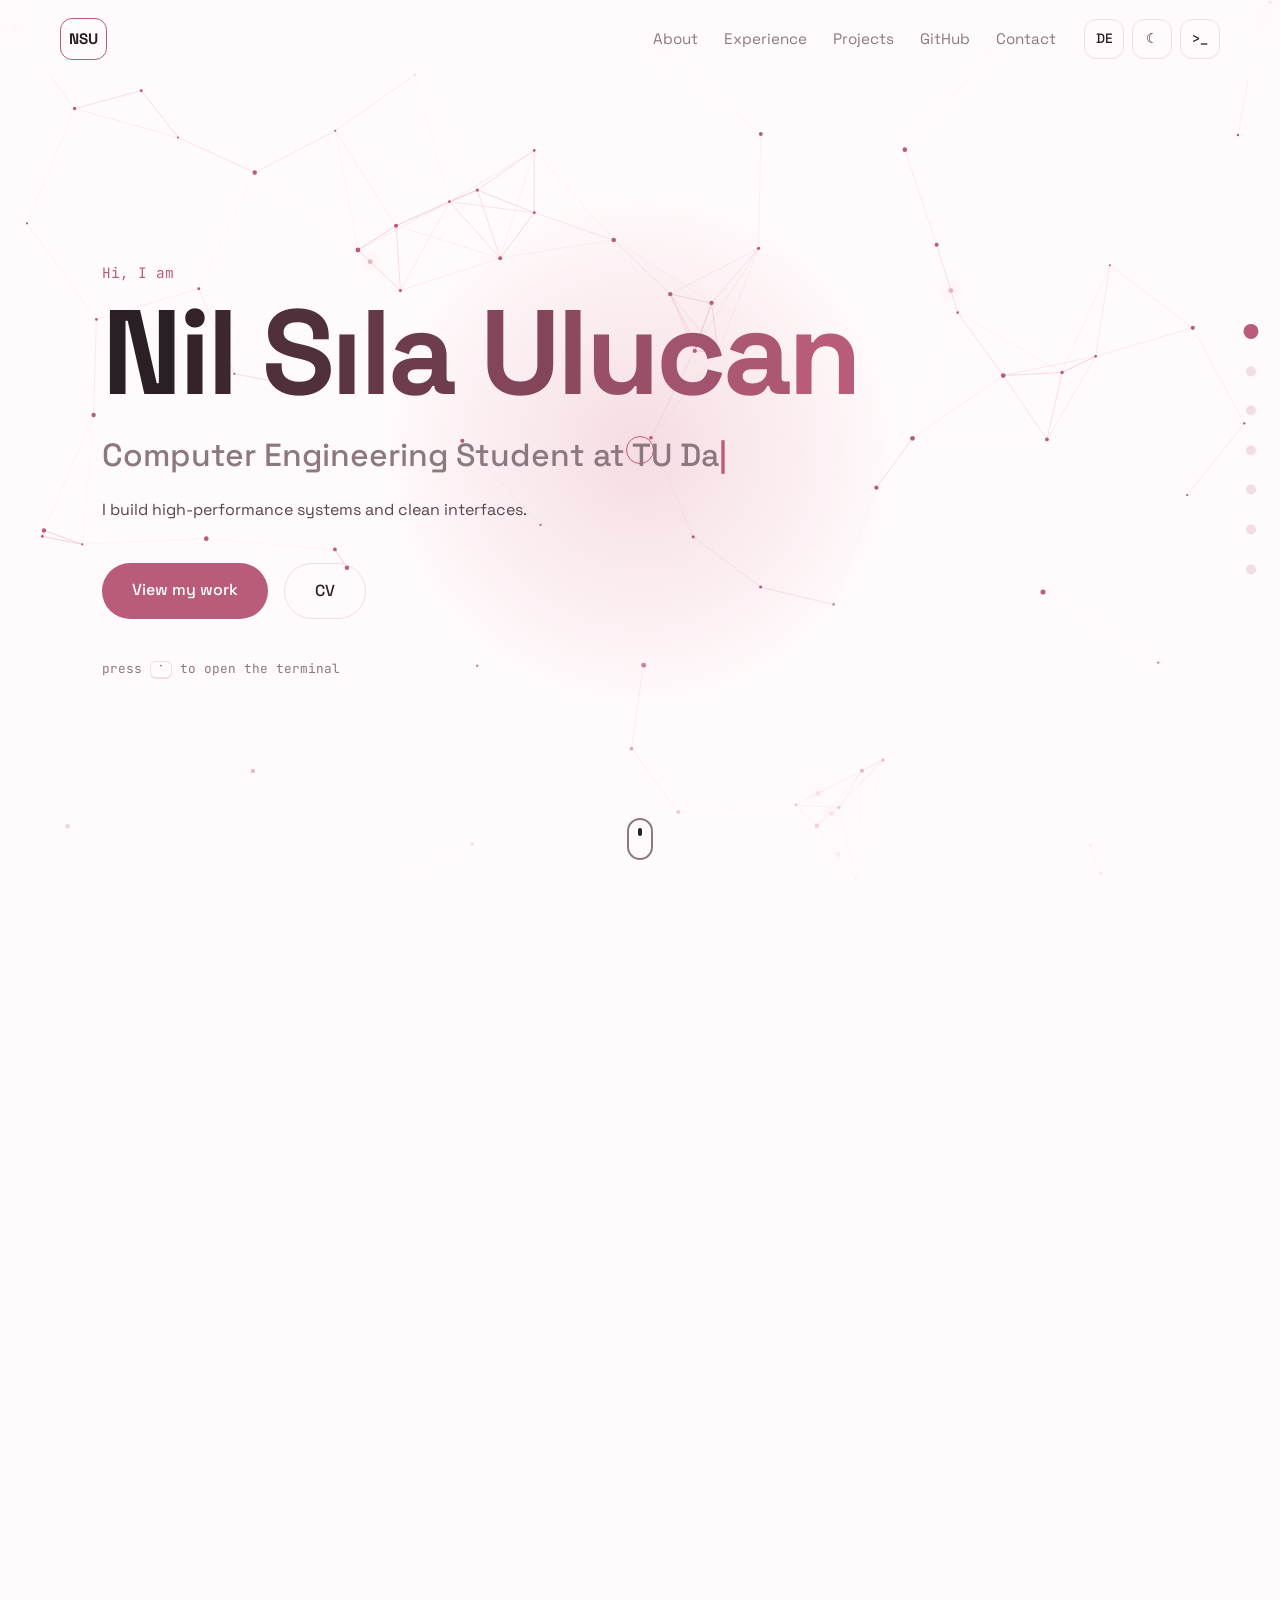
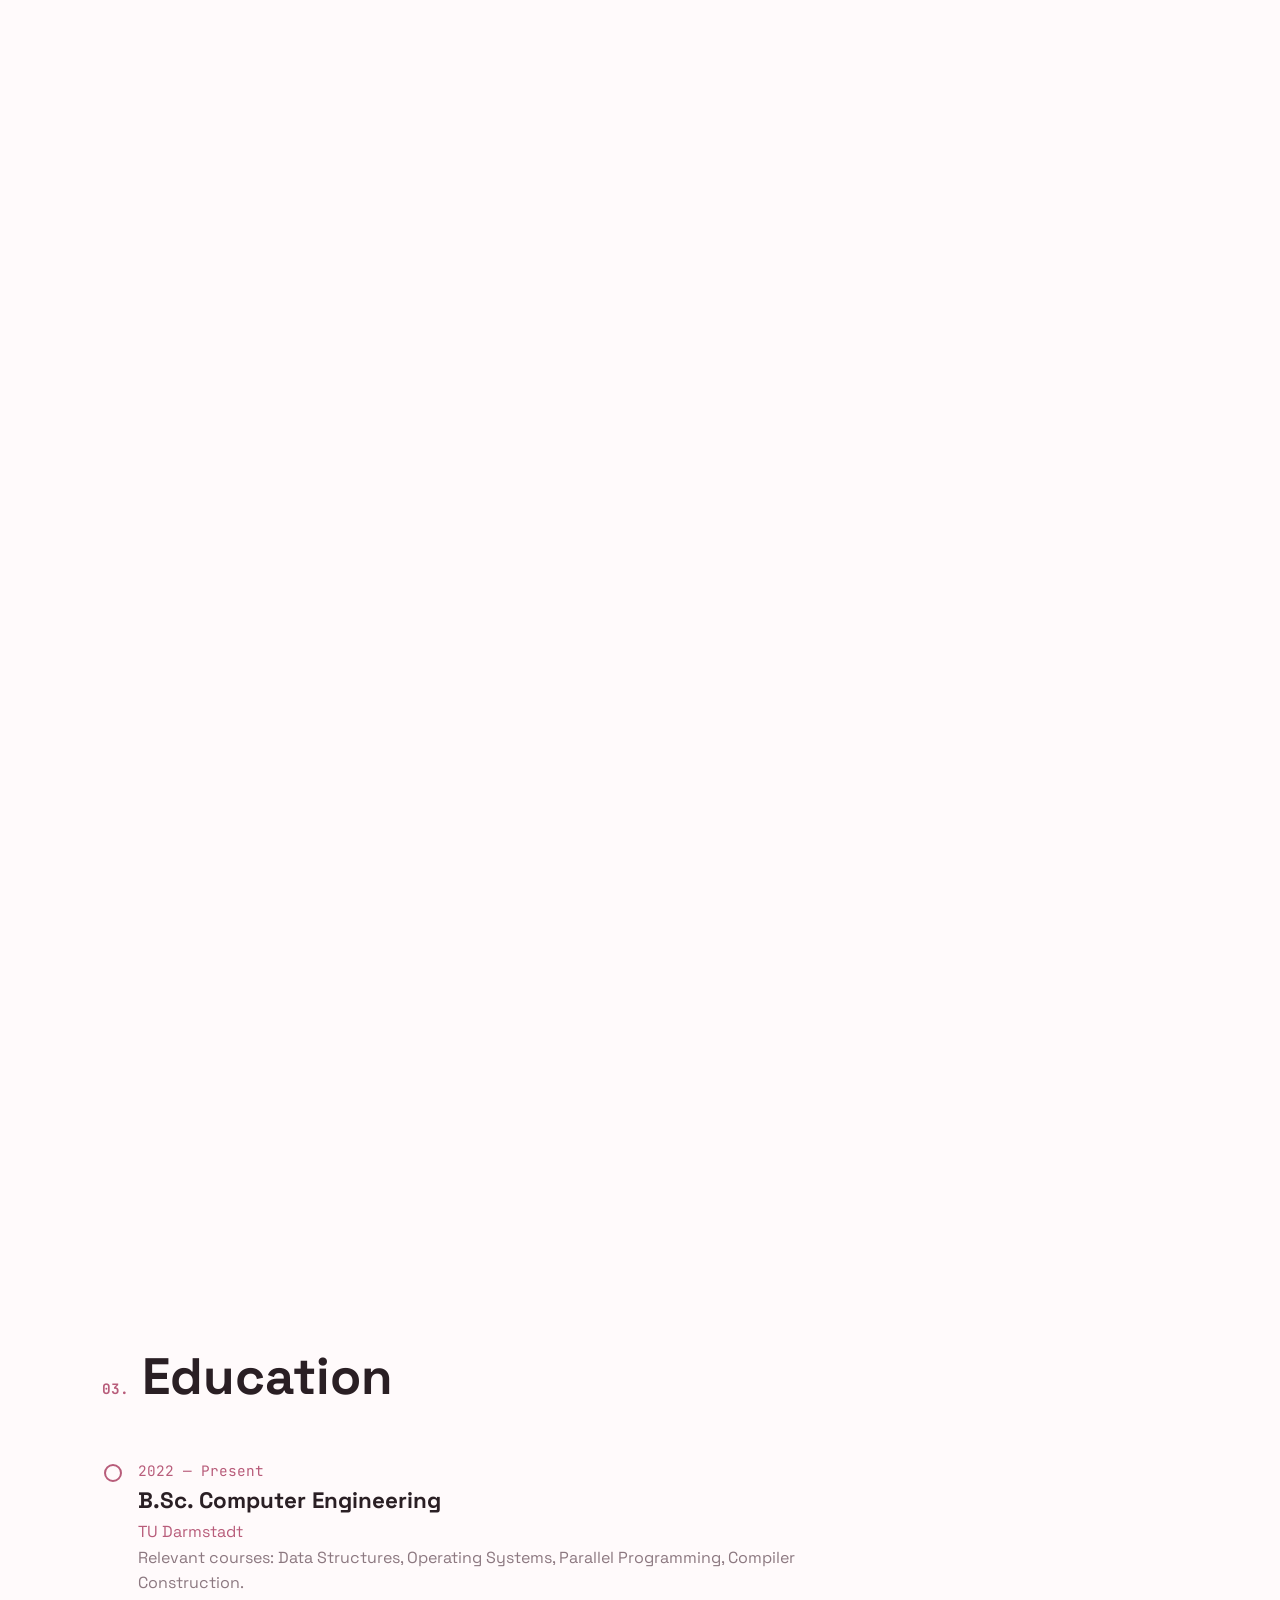
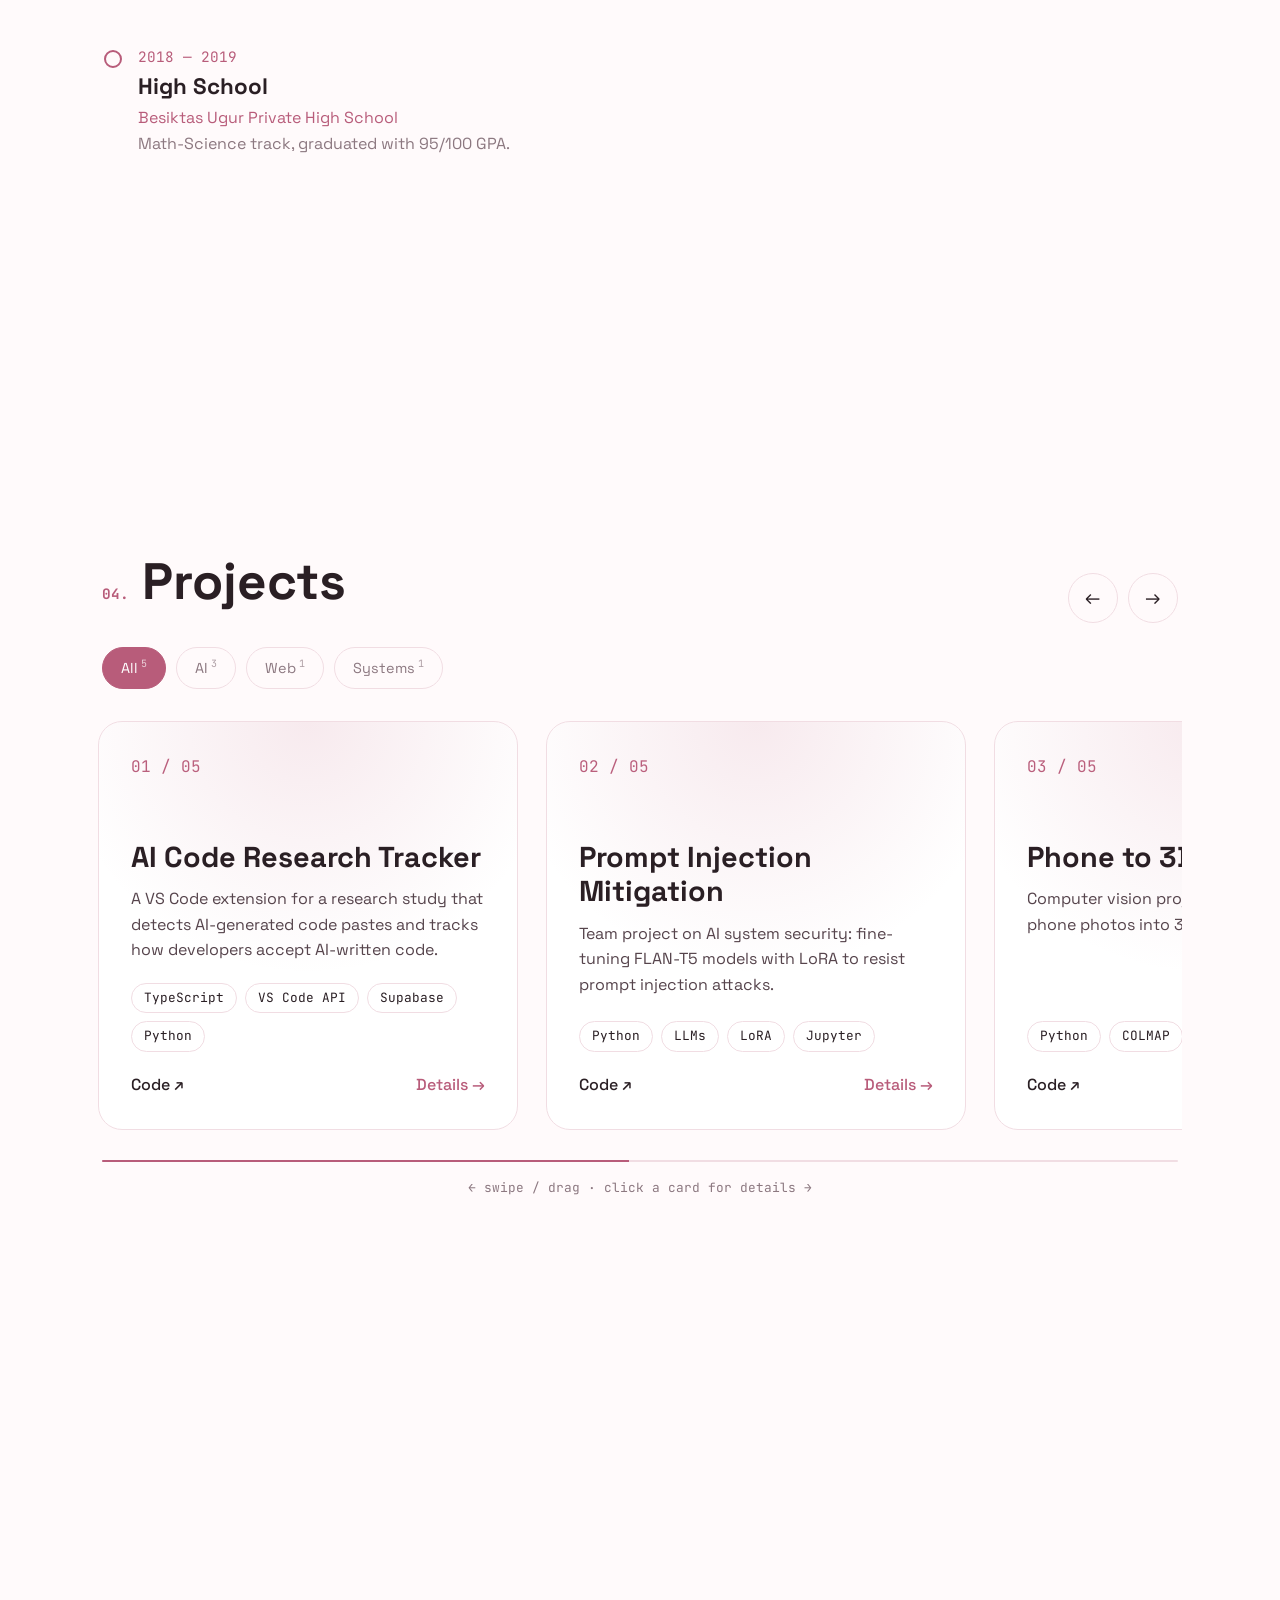
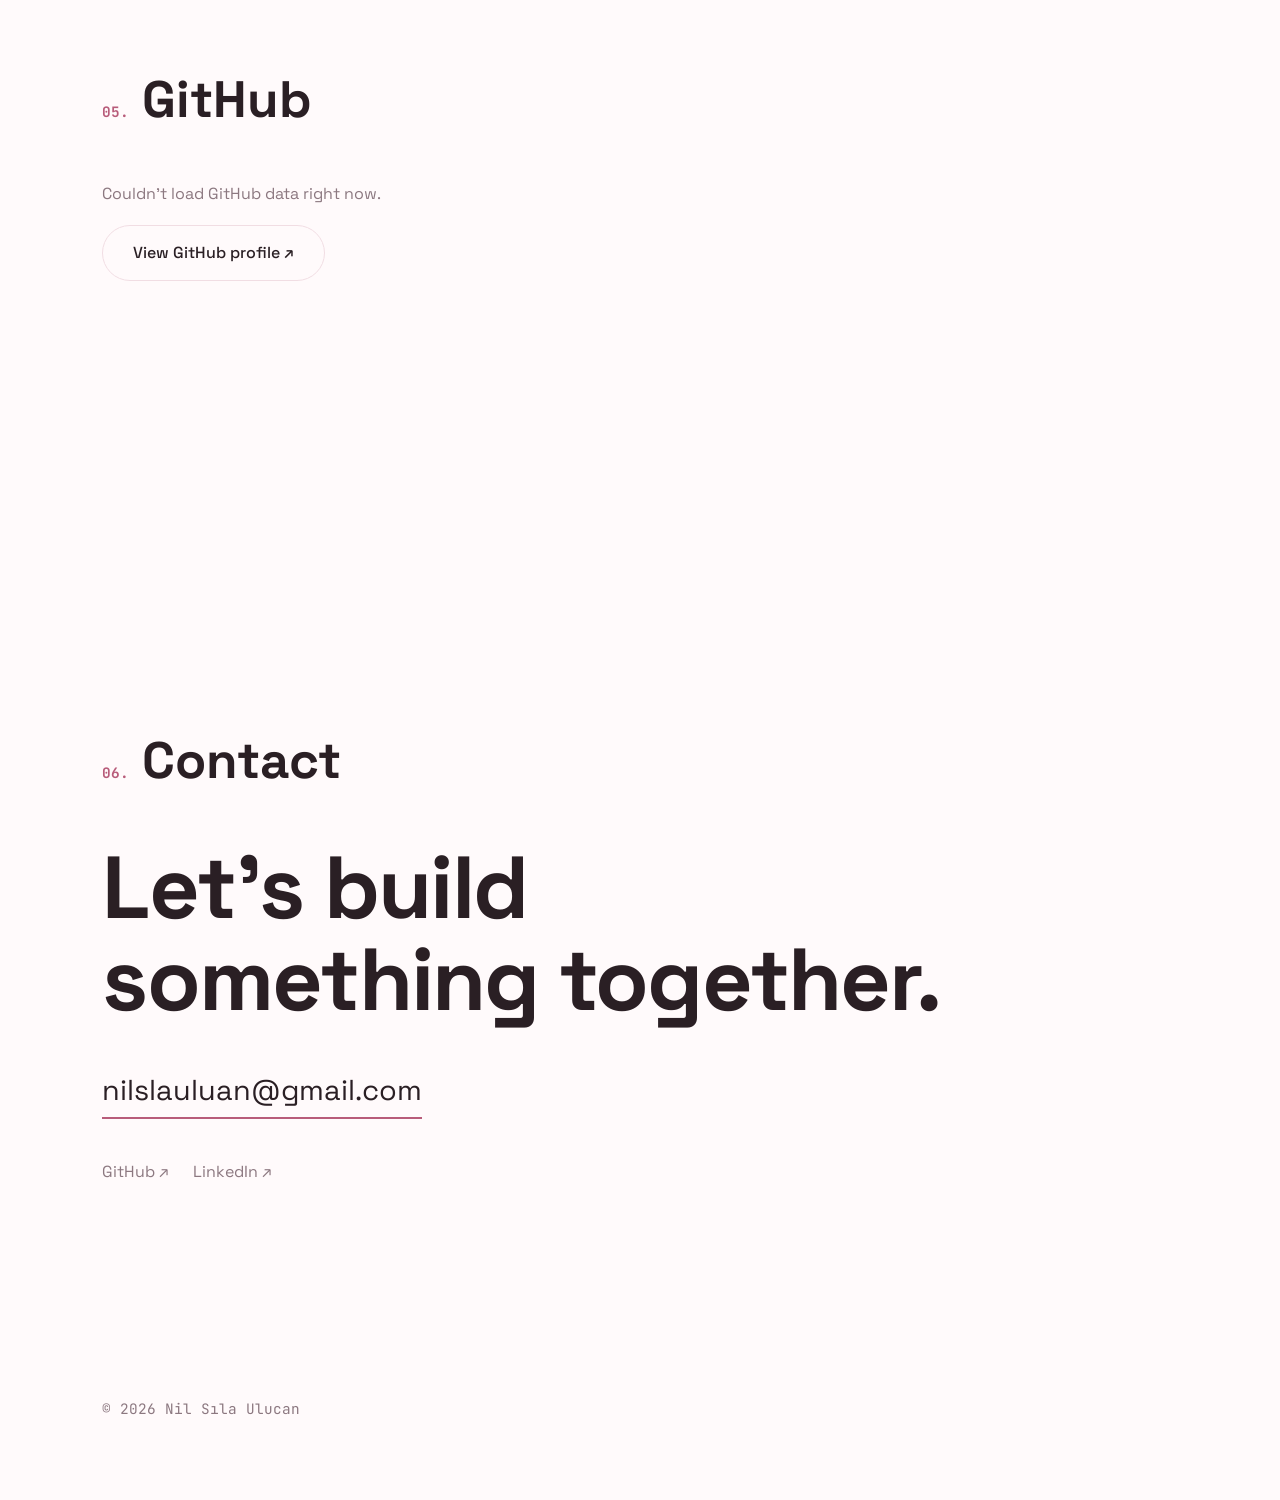
==== index.html @ 894b876d "Initial portfolio site" ====
<!doctype html>
<html lang="en">
<head>
  <meta charset="utf-8" />
  <meta name="viewport" content="width=device-width, initial-scale=1" />
  <title>Portfolio</title>
  <meta name="description" content="Portfolio of a computer engineering student and developer" />
  <script>
    // tema, sayfa çizilmeden önce ayarlansın (yanıp sönme olmasın)
    (function () {
      var t = null;
      try { t = localStorage.getItem("theme"); } catch (e) {}
      if (t !== "light" && t !== "dark") t = matchMedia("(prefers-color-scheme: light)").matches ? "light" : "dark";
      document.documentElement.dataset.theme = t;
    })();
  </script>
  <link rel="preconnect" href="https://fonts.googleapis.com" />
  <link rel="preconnect" href="https://fonts.gstatic.com" crossorigin />
  <link href="https://fonts.googleapis.com/css2?family=Space+Grotesk:wght@400;500;700&family=JetBrains+Mono:wght@400;500&display=swap" rel="stylesheet" />
  <link rel="stylesheet" href="style.css" />
</head>
<body>
  <div class="intro" aria-hidden="true">
    <div class="intro-name"></div>
    <div class="intro-bar"><span></span></div>
  </div>

  <div class="progress" aria-hidden="true"></div>
  <div class="cursor" aria-hidden="true"></div>
  <div class="glow" aria-hidden="true"></div>

  <header class="nav">
    <a href="#hero" class="logo" data-initials></a>
    <nav class="nav-links">
      <a href="#about" data-i18n="nav_about"></a>
      <a href="#experience" data-i18n="nav_experience"></a>
      <a href="#projects" data-i18n="nav_projects"></a>
      <a href="#github" data-i18n="nav_github"></a>
      <a href="#contact" data-i18n="nav_contact"></a>
    </nav>
    <div class="nav-tools">
      <button class="tool" data-action="lang" data-i18n-aria="lang"></button>
      <button class="tool" data-action="theme" data-i18n-aria="theme">
        <span class="i-sun">☀</span><span class="i-moon">☾</span>
      </button>
      <button class="tool mono" data-action="terminal" data-i18n-aria="terminal">&gt;_</button>
    </div>
  </header>

  <ul class="dots"></ul>

  <main>
    <section id="hero" class="section hero">
      <canvas class="net" aria-hidden="true"></canvas>
      <p class="mono reveal" data-i18n="hero_hi"></p>
      <h1 class="hero-name reveal"></h1>
      <h2 class="hero-role reveal"><span class="typed"></span><span class="caret">|</span></h2>
      <p class="hero-tagline reveal" data-tagline></p>
      <div class="hero-cta reveal">
        <a href="#projects" class="btn magnetic" data-i18n="hero_cta"></a>
        <a href="#" class="btn ghost magnetic" data-cv data-i18n="hero_cv"></a>
      </div>
      <p class="term-hint mono reveal" data-i18n="term_hint"></p>
      <a href="#about" class="scroll-hint" data-i18n-aria="scroll"><span></span></a>
    </section>

    <section id="about" class="section">
      <h2 class="title reveal"><span class="mono num"></span> <span data-i18n="title_about"></span></h2>
      <div class="about-grid">
        <p class="about-text reveal" data-about></p>
        <div class="stats"></div>
      </div>
      <div class="marquee reveal"><div class="marquee-track"></div></div>
    </section>

    <section id="experience" class="section">
      <h2 class="title reveal"><span class="mono num"></span> <span data-i18n="title_experience"></span></h2>
      <ol class="timeline" data-list="experience"></ol>
    </section>

    <section id="education" class="section">
      <h2 class="title reveal"><span class="mono num"></span> <span data-i18n="title_education"></span></h2>
      <ol class="timeline" data-list="education"></ol>
    </section>

    <section id="projects" class="section">
      <div class="projects-head">
        <h2 class="title reveal"><span class="mono num"></span> <span data-i18n="title_projects"></span></h2>
        <div class="carousel-controls">
          <button class="arrow prev" data-i18n-aria="prev">←</button>
          <button class="arrow next" data-i18n-aria="next">→</button>
        </div>
      </div>
      <div class="filters reveal" role="group"></div>
      <div class="carousel" tabindex="0"></div>
      <div class="carousel-bar"><span></span></div>
      <p class="mono hint" data-i18n="hint_swipe"></p>
    </section>

    <section id="github" class="section">
      <h2 class="title reveal"><span class="mono num"></span> <span data-i18n="title_github"></span></h2>
      <div class="gh"></div>
    </section>

    <section id="contact" class="section contact">
      <h2 class="title reveal"><span class="mono num"></span> <span data-i18n="title_contact"></span></h2>
      <p class="big reveal" data-i18n="contact_big"></p>
      <button class="email reveal magnetic" data-email></button>
      <div class="socials reveal"></div>
      <footer class="mono">© <span data-year></span> <span data-name></span></footer>
    </section>
  </main>

  <div class="modal" hidden>
    <div class="modal-backdrop" data-close></div>
    <aside class="panel" role="dialog" aria-modal="true" aria-labelledby="panel-title">
      <div class="panel-grab" aria-hidden="true"></div>
      <div class="panel-top">
        <button class="panel-btn" data-panel="prev" data-i18n-aria="prev">←</button>
        <button class="panel-btn" data-panel="next" data-i18n-aria="next">→</button>
        <button class="panel-btn" data-close data-i18n-aria="close">✕</button>
      </div>
      <div class="panel-body"></div>
    </aside>
  </div>

  <div class="terminal" hidden>
    <div class="term-backdrop" data-term-close></div>
    <div class="term-window" role="dialog" aria-modal="true" aria-label="Terminal">
      <div class="term-bar">
        <button class="d r" data-term-close aria-label="Close"></button><span class="d y"></span><span class="d g"></span>
        <span class="term-title"></span>
      </div>
      <div class="term-out" aria-live="polite"></div>
      <form class="term-line">
        <label class="prompt" for="term-input"></label>
        <input id="term-input" autocomplete="off" spellcheck="false" autocapitalize="off" />
      </form>
    </div>
  </div>

  <div class="toast" role="status"></div>

  <script src="data.js"></script>
  <script src="i18n.js"></script>
  <script src="main.js"></script>
</body>
</html>
---- style.css ----
/* ---------- renkler: koyu = siyah + mor, açık = beyaz + toz pembe ---------- */
:root {
  --bg: #0b0b10;
  --bg-2: #13131b;
  --fg: #ececf1;
  --fg-2: #c3c3d0;
  --muted: #8a8a9a;
  --accent: #7c5cff;
  --accent-2: #b39dff;
  --accent-ink: #ffffff;
  --line: #24242f;
  --nav-bg: rgba(11, 11, 16, .6);
  --glow: rgba(124, 92, 255, .18);
  --net-line: #4a3f8a;
  --card-wash: .35;
  --radius: 18px;
  --ease: cubic-bezier(.2, .8, .2, 1);
  color-scheme: dark;
}

:root[data-theme="light"] {
  --bg: #fffafb;
  --bg-2: #ffffff;
  --fg: #2a1f24;
  --fg-2: #56444c;
  --muted: #8c7880;
  --accent: #b85c7a;
  --accent-2: #e3a6b6;
  --accent-ink: #ffffff;
  --line: #f1dde3;
  --nav-bg: rgba(255, 250, 251, .75);
  --glow: rgba(227, 166, 182, .35);
  --net-line: #eec3cf;
  --card-wash: .18;
  color-scheme: light;
}

* { box-sizing: border-box; margin: 0; padding: 0; }

html {
  scroll-behavior: smooth;
  scroll-snap-type: y proximity;
}

body {
  background: var(--bg);
  color: var(--fg);
  font-family: "Space Grotesk", system-ui, sans-serif;
  line-height: 1.6;
  overflow-x: hidden;
  transition: background .4s, color .4s;
}
body.locked { overflow: hidden; }

a { color: inherit; text-decoration: none; }
button { font: inherit; color: inherit; background: none; border: 0; cursor: pointer; }
[hidden] { display: none !important; }
.mono { font-family: "JetBrains Mono", monospace; color: var(--accent); font-size: .9rem; }
kbd {
  font-family: "JetBrains Mono", monospace; font-size: .8em; padding: 1px 7px;
  border: 1px solid var(--line); border-bottom-width: 2px; border-radius: 6px; color: var(--fg);
}
:focus-visible { outline: 2px solid var(--accent); outline-offset: 3px; border-radius: 6px; }

/* ---------- açılış animasyonu ---------- */
.intro {
  position: fixed; inset: 0; z-index: 500; background: var(--bg);
  display: flex; flex-direction: column; align-items: center; justify-content: center; gap: 28px;
  transition: transform .9s var(--ease);
}
.intro.done { transform: translateY(-100%); }
.intro-name { display: flex; overflow: hidden; font-size: clamp(2rem, 7vw, 4.5rem); font-weight: 700; letter-spacing: -.02em; }
.intro-name span {
  display: inline-block; transform: translateY(110%);
  animation: rise .7s var(--ease) forwards; animation-delay: calc(var(--i) * 45ms);
}
@keyframes rise { to { transform: none; } }
.intro-bar { width: min(260px, 60vw); height: 2px; background: var(--line); overflow: hidden; border-radius: 2px; }
.intro-bar span {
  display: block; height: 100%; background: linear-gradient(90deg, var(--accent), var(--accent-2));
  transform-origin: left; animation: fill 1.6s var(--ease) forwards;
}
@keyframes fill { from { transform: scaleX(0); } to { transform: scaleX(1); } }

/* ---------- global efektler ---------- */
.progress {
  position: fixed; inset: 0 0 auto 0; height: 3px; z-index: 100;
  background: linear-gradient(90deg, var(--accent), var(--accent-2));
  transform-origin: left; transform: scaleX(0);
}

.glow {
  position: fixed; width: 600px; height: 600px; border-radius: 50%;
  pointer-events: none; z-index: -1; left: 0; top: 0;
  background: radial-gradient(circle, var(--glow), transparent 60%);
  transform: translate(-50%, -50%);
}

.cursor {
  position: fixed; left: 0; top: 0; width: 28px; height: 28px; z-index: 400;
  border: 1.5px solid var(--accent); border-radius: 50%; pointer-events: none;
  transform: translate(-50%, -50%);
  transition: width .25s var(--ease), height .25s var(--ease), background .25s;
}
.cursor.hover { width: 60px; height: 60px; background: color-mix(in srgb, var(--accent) 18%, transparent); }
@media (hover: none) { .cursor, .glow, .term-hint { display: none; } }

/* ---------- nav ---------- */
.nav {
  position: fixed; inset: 0 0 auto 0; z-index: 50;
  display: flex; align-items: center; gap: 28px;
  padding: 18px clamp(16px, 5vw, 60px);
  backdrop-filter: blur(10px);
  background: var(--nav-bg);
  transition: transform .4s var(--ease), background .4s;
}
.nav.hidden { transform: translateY(-100%); }
.logo {
  font-weight: 700; font-size: .95rem; min-width: 44px; height: 42px; padding: 0 8px;
  display: grid; place-items: center; border: 1.5px solid var(--accent); border-radius: 12px;
}
.nav-links { display: flex; gap: 26px; margin-left: auto; }
.nav-links a { position: relative; font-size: .95rem; color: var(--muted); transition: color .2s; }
.nav-links a:hover, .nav-links a.active { color: var(--fg); }
.nav-links a::after {
  content: ""; position: absolute; left: 0; bottom: -4px; height: 2px; width: 100%;
  background: var(--accent); transform: scaleX(0); transform-origin: right;
  transition: transform .3s var(--ease);
}
.nav-links a:hover::after, .nav-links a.active::after { transform: scaleX(1); transform-origin: left; }
.nav-tools { display: flex; gap: 8px; }
.tool {
  min-width: 40px; height: 40px; padding: 0 10px; border-radius: 12px; border: 1.5px solid var(--line);
  font-size: .85rem; font-weight: 500; transition: border-color .2s, background .2s;
}
.tool:hover { border-color: var(--accent); }
.tool.mono { color: var(--fg); }
[data-theme="dark"] .i-moon, [data-theme="light"] .i-sun { display: none; }
@media (max-width: 860px) {
  .nav-links { display: none; }
  .nav-tools { margin-left: auto; }
}

.dots {
  position: fixed; right: 24px; top: 50%; transform: translateY(-50%);
  list-style: none; display: flex; flex-direction: column; gap: 14px; z-index: 40;
}
.dots button {
  width: 10px; height: 10px; border-radius: 50%; background: var(--line);
  transition: transform .3s var(--ease), background .3s;
}
.dots button.active { background: var(--accent); transform: scale(1.5); }
@media (max-width: 640px) { .dots { display: none; } }

/* ---------- bölümler ---------- */
.section {
  min-height: 100vh; min-height: 100svh;
  padding: 120px clamp(16px, 8vw, 140px) 80px;
  scroll-snap-align: start;
  display: flex; flex-direction: column; justify-content: center;
  position: relative;
}
.title { font-size: clamp(2rem, 5vw, 3.2rem); margin-bottom: 40px; }

.reveal { opacity: 0; transform: translateY(40px); transition: opacity .9s var(--ease), transform .9s var(--ease); }
.reveal.in { opacity: 1; transform: none; }

/* ---------- hero + nöral ağ ---------- */
.hero { isolation: isolate; }
.net {
  position: absolute; inset: 0; width: 100%; height: 100%; z-index: -1; pointer-events: none;
  mask-image: linear-gradient(to bottom, #000 65%, transparent);
  -webkit-mask-image: linear-gradient(to bottom, #000 65%, transparent);
}
.hero-name {
  font-size: clamp(2.8rem, 10vw, 7.5rem); line-height: 1.02; letter-spacing: -.03em;
  margin: 8px 0 16px;
}
/* her harf, soldan sağa yazı renginden vurgu rengine geçer */
.hero-name .ch {
  display: inline-block; transition: transform .3s var(--ease), color .3s;
  color: color-mix(in oklab, var(--accent) calc(var(--p) * 100%), var(--fg));
}
.hero-name .ch:hover { transform: translateY(-10px) rotate(-6deg); color: var(--accent-2); }
.hero-role { font-size: clamp(1.1rem, 3vw, 2rem); color: var(--muted); font-weight: 500; min-height: 1.6em; }
.caret { animation: blink 1s steps(1) infinite; color: var(--accent); }
@keyframes blink { 50% { opacity: 0; } }
.hero-tagline { max-width: 520px; margin-top: 16px; color: var(--fg-2); }
.hero-cta { display: flex; gap: 16px; margin-top: 40px; flex-wrap: wrap; }
.term-hint { margin-top: 40px; color: var(--muted); font-size: .8rem; }

.btn {
  display: inline-block; padding: 14px 30px; border-radius: 999px;
  background: var(--accent); color: var(--accent-ink); font-weight: 500;
  transition: transform .3s var(--ease), box-shadow .3s;
}
.btn:hover { box-shadow: 0 10px 40px -10px var(--accent); }
.btn.ghost { background: transparent; border: 1.5px solid var(--line); color: var(--fg); }

.scroll-hint {
  position: absolute; bottom: 40px; left: 50%; transform: translateX(-50%);
  width: 26px; height: 42px; border: 2px solid var(--muted); border-radius: 20px;
}
.scroll-hint span {
  position: absolute; left: 50%; top: 8px; width: 4px; height: 8px; margin-left: -2px;
  background: var(--fg); border-radius: 2px; animation: wheel 1.6s infinite;
}
@keyframes wheel { to { transform: translateY(14px); opacity: 0; } }

/* ---------- hakkımda ---------- */
.about-grid { display: grid; grid-template-columns: 1.4fr 1fr; gap: 60px; align-items: center; }
.about-text { font-size: 1.15rem; color: var(--fg-2); }
.stats { display: grid; gap: 18px; }
.stat {
  padding: 22px 26px; border: 1px solid var(--line); border-radius: var(--radius);
  background: var(--bg-2);
}
.stat b { font-size: 2.4rem; display: block; line-height: 1; }
.stat span { color: var(--muted); font-size: .9rem; }
@media (max-width: 800px) {
  .about-grid { grid-template-columns: 1fr; gap: 30px; }
  .stats { grid-template-columns: repeat(3, 1fr); }
  .stat { padding: 16px; } .stat b { font-size: 1.8rem; }
}

.marquee {
  margin-top: 70px; overflow: hidden; border-block: 1px solid var(--line); padding: 18px 0;
  mask-image: linear-gradient(90deg, transparent, #000 10%, #000 90%, transparent);
  -webkit-mask-image: linear-gradient(90deg, transparent, #000 10%, #000 90%, transparent);
}
.marquee-track { display: flex; gap: 48px; width: max-content; animation: marquee 30s linear infinite; }
.marquee:hover .marquee-track { animation-play-state: paused; }
.marquee-track span { font-size: 1.4rem; font-weight: 500; color: var(--muted); white-space: nowrap; }
.marquee-track span::before { content: "✦ "; color: var(--accent); }
@keyframes marquee { to { transform: translateX(-50%); } }

/* ---------- deneyim + eğitim (zaman çizelgesi) ---------- */
.timeline { list-style: none; position: relative; padding-left: 36px; max-width: 760px; }
.timeline::before {
  content: ""; position: absolute; left: 8px; top: 6px; bottom: 6px; width: 2px;
  background: linear-gradient(var(--accent), var(--accent-2));
  transform-origin: top; transform: scaleY(var(--grow, 0));
}
.timeline li { position: relative; margin-bottom: 48px; }
.timeline li::before {
  content: ""; position: absolute; left: -34px; top: 6px; width: 14px; height: 14px;
  border-radius: 50%; background: var(--bg); border: 2px solid var(--accent);
}
.timeline h3 { font-size: 1.4rem; }
.timeline .place { color: var(--accent); }
.timeline p { color: var(--muted); }

/* ---------- projeler ---------- */
.projects-head { display: flex; justify-content: space-between; align-items: flex-end; gap: 16px; }
.carousel-controls { display: flex; gap: 10px; margin-bottom: 40px; }
.arrow {
  width: 50px; height: 50px; border-radius: 50%; border: 1.5px solid var(--line);
  font-size: 1.2rem; transition: background .2s, border-color .2s, color .2s;
}
.arrow:hover { background: var(--accent); border-color: var(--accent); color: var(--accent-ink); }

.filters { display: flex; gap: 10px; flex-wrap: wrap; margin: -16px 0 12px; }
.filter {
  padding: 8px 18px; border-radius: 999px; border: 1.5px solid var(--line);
  font-size: .9rem; color: var(--muted); transition: all .25s var(--ease);
}
.filter:hover { color: var(--fg); border-color: var(--accent); }
.filter.active { background: var(--accent); border-color: var(--accent); color: var(--accent-ink); }
.filter sup { font-family: "JetBrains Mono", monospace; font-size: .7em; margin-left: 3px; opacity: .7; }

.carousel {
  display: flex; gap: 28px; overflow-x: auto; scroll-snap-type: x mandatory;
  padding: 20px 4px 30px; margin: 0 -4px;
  scrollbar-width: none; cursor: grab; outline: none;
}
.carousel::-webkit-scrollbar { display: none; }
.carousel.dragging { cursor: grabbing; scroll-snap-type: none; }
.carousel.dragging .card { pointer-events: none; }

.card {
  flex: 0 0 min(420px, 82vw); scroll-snap-align: start;
  min-height: 380px; padding: 32px; border-radius: 24px;
  background: var(--bg-2); border: 1px solid var(--line);
  display: flex; flex-direction: column; position: relative; overflow: hidden;
  transform-style: preserve-3d; cursor: pointer;
  transition: transform .4s var(--ease), border-color .3s, opacity .3s var(--ease);
  user-select: none;
}
:root[data-theme="light"] .card,
:root[data-theme="light"] .panel { --c: #d48aa0 !important; }
/* açık modda pembe yazılar okunaklı kalsın */
:root[data-theme="light"] .card .num,
:root[data-theme="light"] .card-links .more,
:root[data-theme="light"] .card-links a:hover,
:root[data-theme="light"] .panel-hero .num { color: var(--accent); }
.card.out { opacity: 0; transform: scale(.9) translateY(20px); }
.card::before {
  content: ""; position: absolute; inset: 0; opacity: var(--card-wash); pointer-events: none;
  background: radial-gradient(circle at var(--mx, 50%) var(--my, 0%), var(--c), transparent 55%);
  transition: opacity .3s;
}
.card:hover { border-color: var(--c); }
.card:hover::before { opacity: calc(var(--card-wash) * 1.8); }
.card .num { font-family: "JetBrains Mono", monospace; color: var(--c); }
.card h3 { font-size: 1.8rem; margin: 60px 0 12px; position: relative; line-height: 1.2; }
.card p { color: var(--fg-2); flex: 1; position: relative; }
.tags { display: flex; flex-wrap: wrap; gap: 8px; margin: 20px 0; position: relative; }
.tags span {
  font-size: .8rem; padding: 4px 12px; border-radius: 999px; border: 1px solid var(--line);
  font-family: "JetBrains Mono", monospace; background: var(--bg-2);
}
.card-links { display: flex; gap: 20px; position: relative; align-items: center; }
.card-links a, .card-links button { font-weight: 500; }
.card-links a:hover, .card-links button:hover { color: var(--c); }
.card-links .more { margin-left: auto; color: var(--c); }

.carousel-bar { height: 2px; background: var(--line); border-radius: 2px; overflow: hidden; }
.carousel-bar span { display: block; height: 100%; width: 0; background: var(--accent); transition: width .2s; }
.hint { margin-top: 16px; text-align: center; color: var(--muted); font-size: .8rem; }

/* ---------- proje detay paneli ---------- */
.modal { position: fixed; inset: 0; z-index: 300; }
.modal-backdrop {
  position: absolute; inset: 0; background: rgba(0, 0, 0, .5); backdrop-filter: blur(4px);
  opacity: 0; transition: opacity .4s;
}
.panel {
  position: absolute; top: 0; right: 0; bottom: 0; width: min(580px, 100%);
  background: var(--bg-2); border-left: 1px solid var(--line);
  overflow-y: auto; overscroll-behavior: contain;
  transform: translateX(100%); transition: transform .5s var(--ease);
}
.modal.open .modal-backdrop { opacity: 1; }
.modal.open .panel { transform: none; }
.panel-grab { display: none; }
.panel-top {
  position: sticky; top: 0; z-index: 2; display: flex; justify-content: flex-end; gap: 8px;
  padding: 16px 20px; background: linear-gradient(var(--bg-2) 60%, transparent);
}
.panel-btn {
  width: 40px; height: 40px; border-radius: 50%; border: 1.5px solid var(--line);
  transition: border-color .2s, background .2s;
}
.panel-btn:hover { border-color: var(--c, var(--accent)); }
.panel-hero {
  margin: -72px 0 0; padding: 110px 36px 40px; position: relative;
  background: radial-gradient(circle at 20% 0%, var(--c), transparent 70%);
}
.panel-hero .num { font-family: "JetBrains Mono", monospace; color: var(--c); }
.panel-hero h2 { font-size: clamp(1.8rem, 5vw, 2.6rem); line-height: 1.15; margin-top: 8px; }
.panel-content { padding: 0 36px 48px; }
.panel-content h4 {
  font-family: "JetBrains Mono", monospace; font-weight: 500; font-size: .8rem;
  text-transform: uppercase; letter-spacing: .08em; color: var(--muted); margin: 32px 0 10px;
}
.panel-content p { color: var(--fg-2); margin-bottom: 14px; }
.panel-links { display: flex; gap: 12px; flex-wrap: wrap; margin-top: 36px; }
.panel-links .btn { background: var(--c); color: #111; }
.panel-links .btn:hover { box-shadow: 0 10px 40px -10px var(--c); }

@media (max-width: 760px) {
  .panel {
    top: auto; left: 0; height: 88vh; width: 100%; border-left: 0; border-top: 1px solid var(--line);
    border-radius: 24px 24px 0 0; transform: translateY(100%);
  }
  .panel-grab {
    display: block; position: sticky; top: 0; z-index: 3; height: 22px; margin-bottom: -22px;
  }
  .panel-grab::before {
    content: ""; position: absolute; left: 50%; top: 9px; width: 44px; height: 4px; margin-left: -22px;
    border-radius: 4px; background: var(--muted); opacity: .5;
  }
  .panel-top { padding-top: 22px; }
  .panel-hero { padding: 110px 22px 32px; }
  .panel-content { padding: 0 22px 40px; }
}

/* ---------- github ---------- */
.gh { display: grid; grid-template-columns: repeat(3, 1fr); gap: 18px; }
.gh .stat { min-height: 110px; }
.gh-box {
  grid-column: span 3; padding: 26px; border: 1px solid var(--line); border-radius: var(--radius);
  background: var(--bg-2);
}
.gh-box h3 { font-size: 1rem; font-weight: 500; color: var(--muted); margin-bottom: 18px; }
.langbar { display: flex; height: 12px; border-radius: 6px; overflow: hidden; background: var(--line); gap: 2px; }
.langbar span { width: 0; transition: width 1.2s var(--ease); }
.langbar.in span { width: var(--w); }
.legend { display: flex; flex-wrap: wrap; gap: 8px 22px; margin-top: 16px; font-size: .9rem; }
.legend i { display: inline-block; width: 10px; height: 10px; border-radius: 50%; margin-right: 8px; }
.legend em { font-style: normal; color: var(--muted); margin-left: 6px; font-family: "JetBrains Mono", monospace; font-size: .8rem; }
.recent { list-style: none; }
.recent li { display: flex; justify-content: space-between; gap: 16px; padding: 12px 0; border-top: 1px solid var(--line); }
.recent li:first-child { border-top: 0; padding-top: 0; }
.recent a:hover { color: var(--accent); }
.recent .owner { color: var(--muted); }
.recent time { color: var(--muted); font-family: "JetBrains Mono", monospace; font-size: .8rem; white-space: nowrap; }
.gh-note { grid-column: span 3; color: var(--muted); }
.gh-profile { grid-column: span 3; justify-self: start; }
@media (max-width: 800px) {
  .gh { grid-template-columns: 1fr 1fr; }
  .gh-box, .gh-note, .gh-profile { grid-column: span 2; }
  .gh .stat:last-of-type { grid-column: span 2; }
}

/* ---------- iletişim ---------- */
.contact { align-items: flex-start; }
.big { font-size: clamp(2.4rem, 7vw, 5.5rem); line-height: 1.05; font-weight: 700; letter-spacing: -.02em; }
.email {
  margin-top: 40px; font-size: clamp(1.1rem, 3vw, 1.8rem);
  border-bottom: 2px solid var(--accent); padding-bottom: 4px;
}
.socials { display: flex; gap: 24px; margin-top: 40px; }
.socials a { color: var(--muted); transition: color .2s; }
.socials a:hover { color: var(--fg); }
.contact footer { margin-top: auto; padding-top: 80px; color: var(--muted); }

/* ---------- terminal (her iki temada da koyu) ---------- */
.terminal { position: fixed; inset: 0; z-index: 350; display: grid; place-items: center; padding: 16px; }
.term-backdrop { position: absolute; inset: 0; background: rgba(0, 0, 0, .45); backdrop-filter: blur(3px); opacity: 0; transition: opacity .3s; }
.term-window {
  position: relative; width: min(760px, 100%); height: min(480px, 80vh);
  display: flex; flex-direction: column; overflow: hidden;
  background: #0d0d14; color: #e6e6ef; border: 1px solid #2a2a38; border-radius: 14px;
  box-shadow: 0 30px 80px -20px rgba(0, 0, 0, .6);
  font-family: "JetBrains Mono", monospace; font-size: .9rem;
  transform: translateY(30px) scale(.97); opacity: 0; transition: transform .35s var(--ease), opacity .35s;
}
.terminal.open .term-backdrop { opacity: 1; }
.terminal.open .term-window { transform: none; opacity: 1; }
.term-bar { display: flex; align-items: center; gap: 8px; padding: 12px 16px; background: #16161f; border-bottom: 1px solid #2a2a38; }
.term-bar .d { width: 12px; height: 12px; border-radius: 50%; }
.d.r { background: #ff5f57; } .d.y { background: #febc2e; } .d.g { background: #28c840; }
.term-title { margin-left: 10px; color: #8a8a9a; font-size: .8rem; }
.term-out { flex: 1; overflow-y: auto; padding: 16px 18px 4px; line-height: 1.7; }
.term-out .tl { white-space: pre-wrap; word-break: break-word; margin-bottom: 4px; }
.term-out b, .term-out .c { color: #b39dff; font-weight: 500; }
.term-out .m { color: #8a8a9a; }
.term-out a { color: #7fd8c9; text-decoration: underline; }
.term-out .help { display: grid; grid-template-columns: max-content 1fr; gap: 0 24px; }
.term-line { display: flex; gap: 10px; padding: 6px 18px 16px; }
.prompt { color: #28c840; white-space: nowrap; }
.term-line input { flex: 1; min-width: 0; background: none; border: 0; outline: none; color: inherit; font: inherit; caret-color: #b39dff; }

/* ---------- bildirim ---------- */
.toast {
  position: fixed; bottom: 30px; left: 50%; z-index: 600; visibility: hidden;
  transform: translate(-50%, calc(100% + 40px)); padding: 12px 24px; border-radius: 999px;
  background: var(--fg); color: var(--bg); font-weight: 500;
  transition: transform .4s var(--ease);
}
.toast.show { transform: translate(-50%, 0); visibility: visible; }

@media (prefers-reduced-motion: reduce) {
  html { scroll-behavior: auto; }
  *, *::before, *::after { animation: none !important; transition: none !important; }
  .reveal { opacity: 1; transform: none; }
  .intro { display: none; }
}
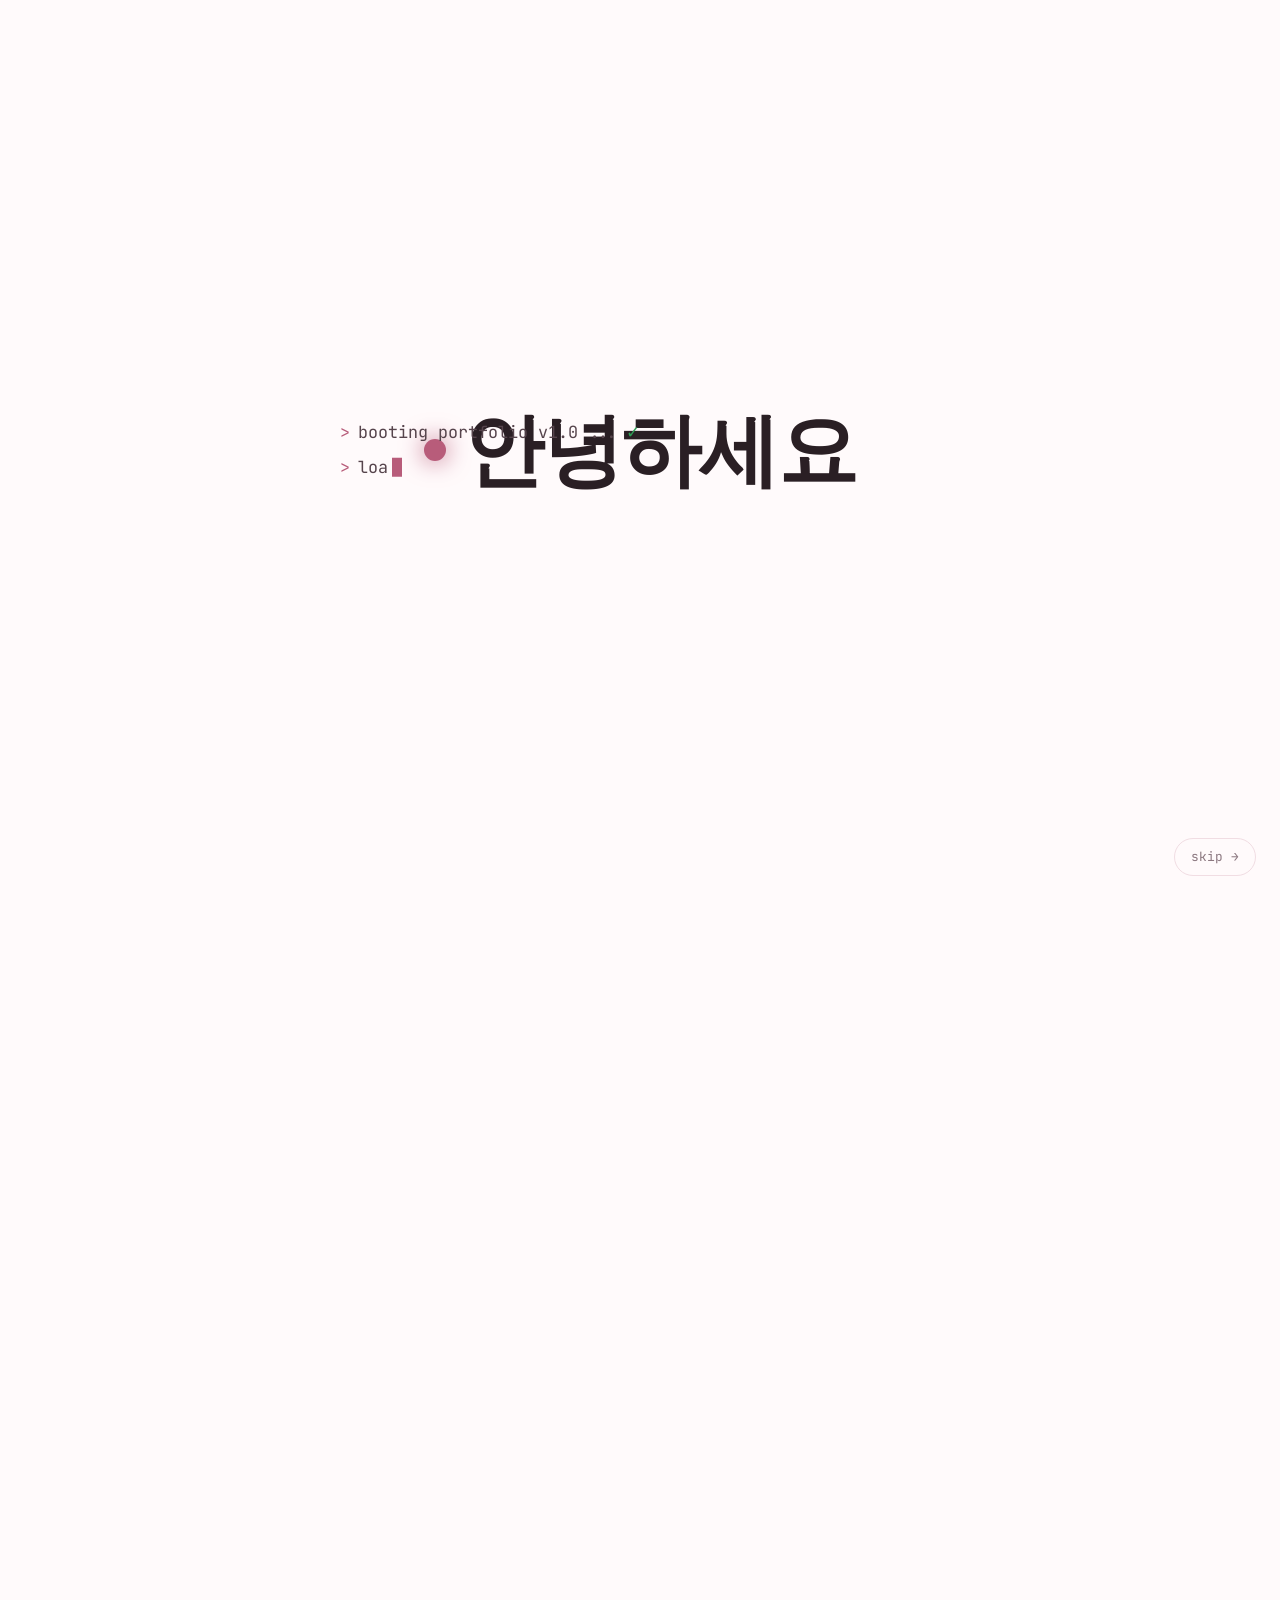
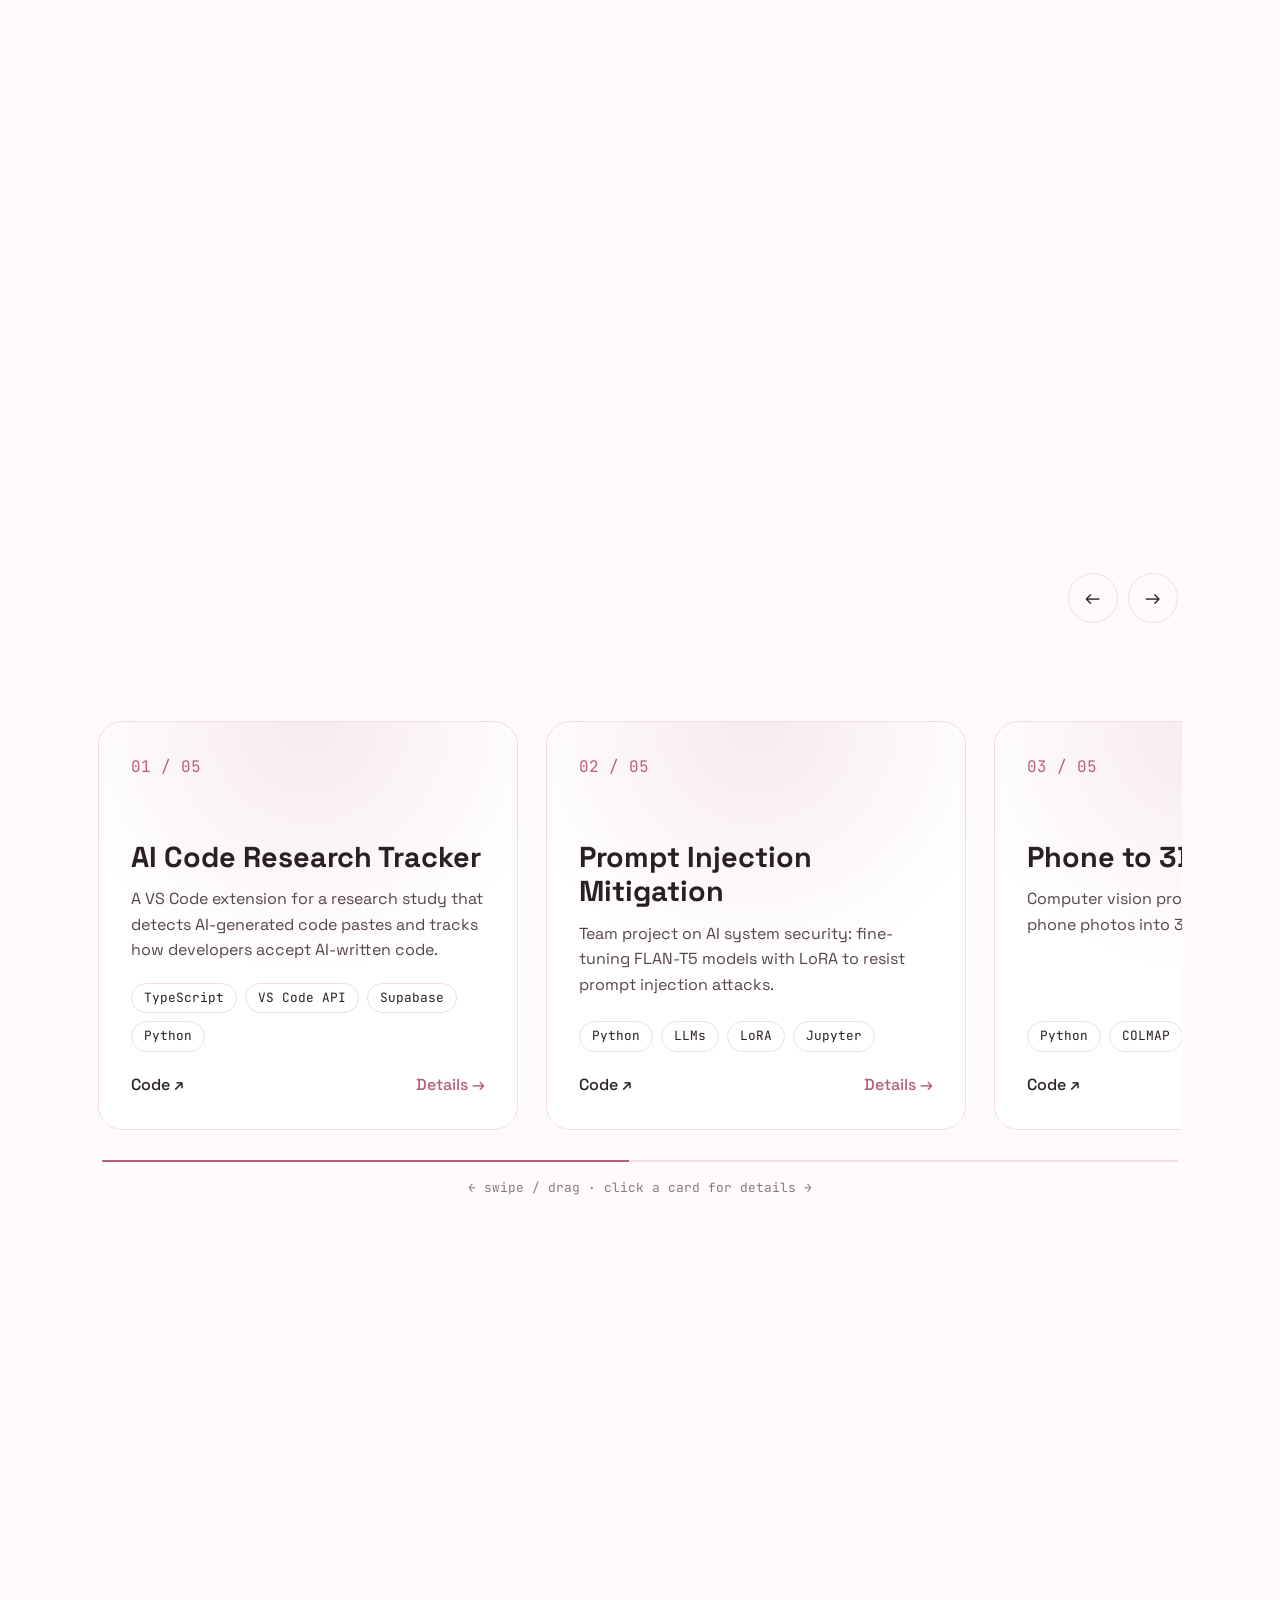
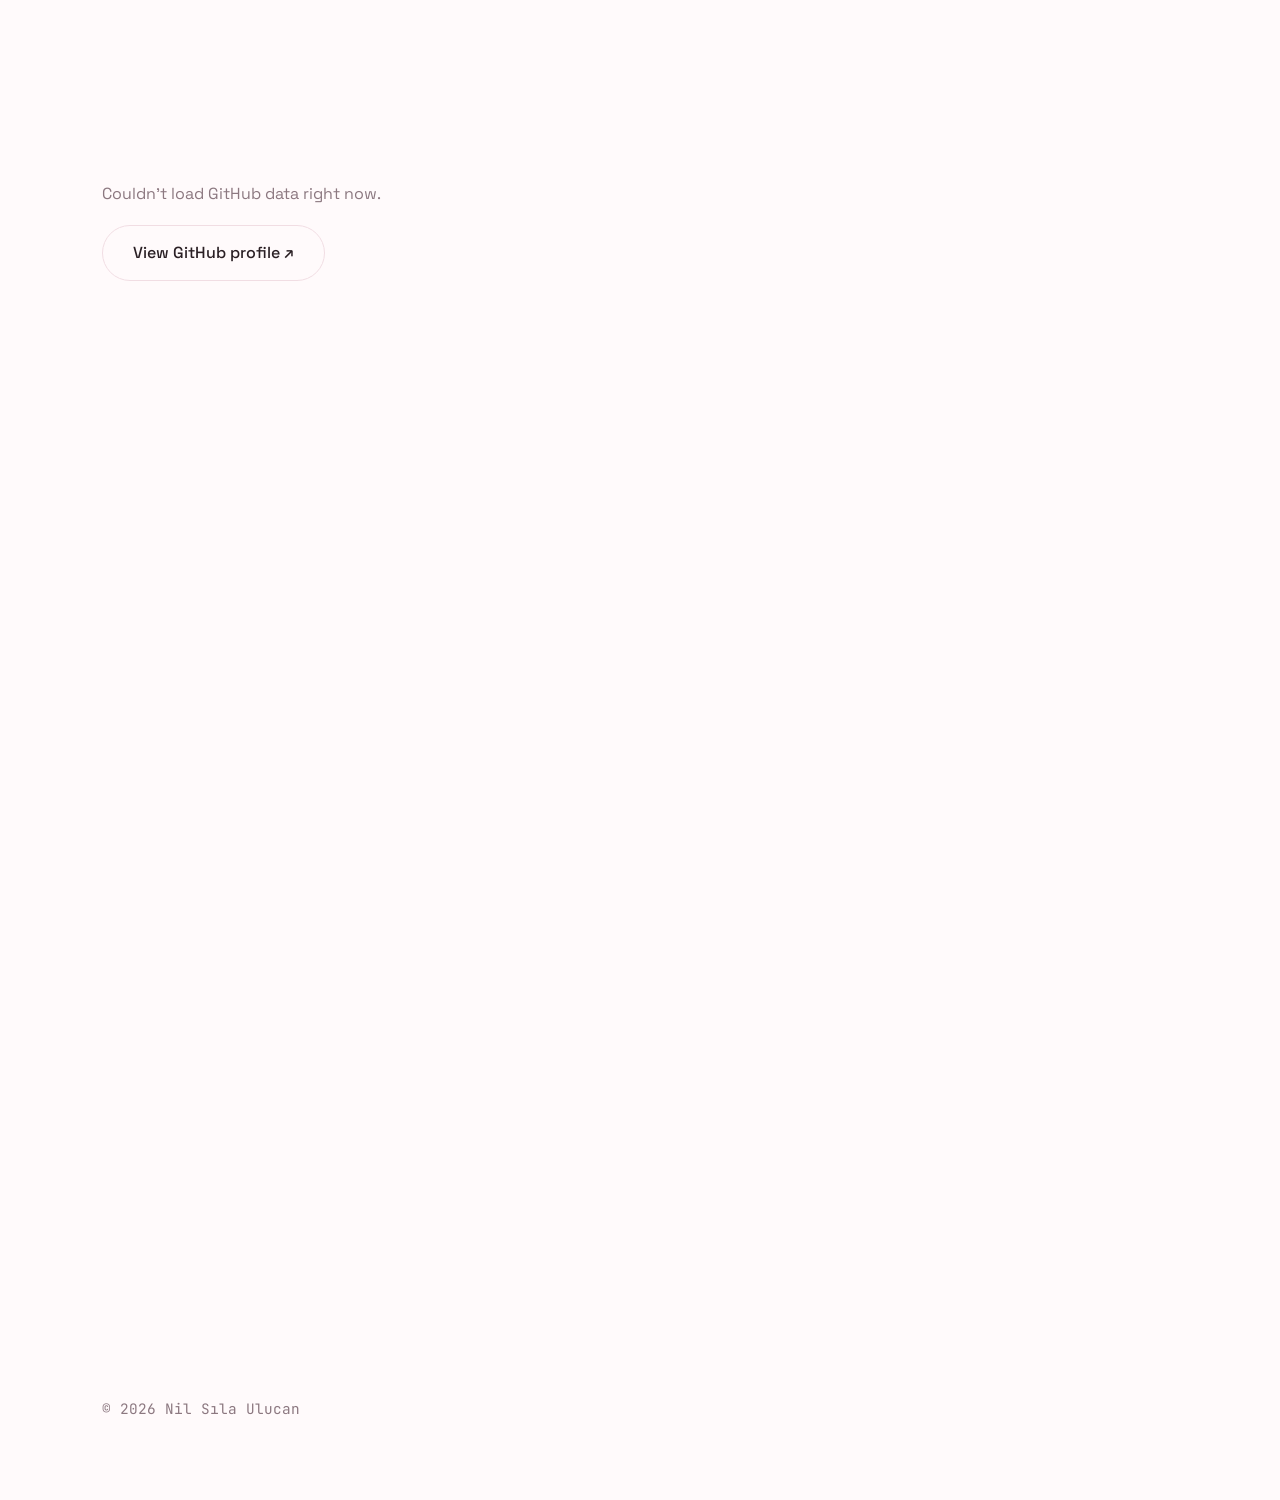
==== commit a42b0f77: "Replace intro with greeting cycle and terminal boot sequence Co-Authored-By: Claude Opus 5.5 <norepl" ====
--- a/index.html
+++ b/index.html
@@ -20,9 +20,10 @@
   <link rel="stylesheet" href="style.css" />
 </head>
 <body>
-  <div class="intro" aria-hidden="true">
-    <div class="intro-name"></div>
-    <div class="intro-bar"><span></span></div>
+  <div class="intro">
+    <div class="intro-hello" aria-hidden="true"><span class="dot"></span><span class="word"></span></div>
+    <div class="intro-boot" aria-hidden="true"></div>
+    <button class="intro-skip" type="button" data-i18n="intro_skip"></button>
   </div>
 
   <div class="progress" aria-hidden="true"></div>
--- a/style.css
+++ b/style.css
@@ -62,25 +62,44 @@
 }
 :focus-visible { outline: 2px solid var(--accent); outline-offset: 3px; border-radius: 6px; }
 
-/* ---------- açılış animasyonu ---------- */
+/* ---------- açılış: selamlaşma → terminal ---------- */
 .intro {
   position: fixed; inset: 0; z-index: 500; background: var(--bg);
-  display: flex; flex-direction: column; align-items: center; justify-content: center; gap: 28px;
+  display: flex; align-items: center; justify-content: center;
   transition: transform .9s var(--ease);
 }
 .intro.done { transform: translateY(-100%); }
-.intro-name { display: flex; overflow: hidden; font-size: clamp(2rem, 7vw, 4.5rem); font-weight: 700; letter-spacing: -.02em; }
-.intro-name span {
-  display: inline-block; transform: translateY(110%);
-  animation: rise .7s var(--ease) forwards; animation-delay: calc(var(--i) * 45ms);
-}
-@keyframes rise { to { transform: none; } }
-.intro-bar { width: min(260px, 60vw); height: 2px; background: var(--line); overflow: hidden; border-radius: 2px; }
-.intro-bar span {
-  display: block; height: 100%; background: linear-gradient(90deg, var(--accent), var(--accent-2));
-  transform-origin: left; animation: fill 1.6s var(--ease) forwards;
-}
-@keyframes fill { from { transform: scaleX(0); } to { transform: scaleX(1); } }
+.intro-hello {
+  display: flex; align-items: center; gap: 18px;
+  font-size: clamp(2.4rem, 8vw, 5rem); font-weight: 700; letter-spacing: -.02em;
+  transition: opacity .3s, transform .4s var(--ease);
+}
+.intro-hello .dot {
+  width: .28em; height: .28em; border-radius: 50%; flex: none;
+  background: var(--accent); box-shadow: 0 0 24px var(--accent);
+}
+.intro-hello.gone { opacity: 0; transform: translateY(-24px); }
+.intro-boot {
+  position: absolute; left: 50%; top: 50%; transform: translate(-50%, -50%);
+  width: min(600px, calc(100% - 32px));
+  font-family: "JetBrains Mono", monospace; font-size: clamp(.85rem, 2.4vw, 1.05rem); line-height: 2.1;
+  color: var(--fg-2); opacity: 0; transition: opacity .3s;
+}
+.intro-boot.show { opacity: 1; }
+.intro-boot .p { color: var(--accent); margin-right: 8px; }
+.intro-boot .ok { color: #28c840; margin-left: 8px; }
+:root[data-theme="light"] .intro-boot .ok { color: #2e9e55; }
+.intro-boot b { color: var(--fg); font-weight: 500; font-size: 1.25em; }
+.intro-boot .cur {
+  display: inline-block; width: .6em; height: 1.1em; vertical-align: -.2em; margin-left: 4px;
+  background: var(--accent); animation: blink 1s steps(1) infinite;
+}
+.intro-skip {
+  position: absolute; right: 24px; bottom: 24px; padding: 8px 16px; border-radius: 999px;
+  border: 1px solid var(--line); color: var(--muted);
+  font-family: "JetBrains Mono", monospace; font-size: .8rem; transition: color .2s, border-color .2s;
+}
+.intro-skip:hover { color: var(--fg); border-color: var(--accent); }
 
 /* ---------- global efektler ---------- */
 .progress {
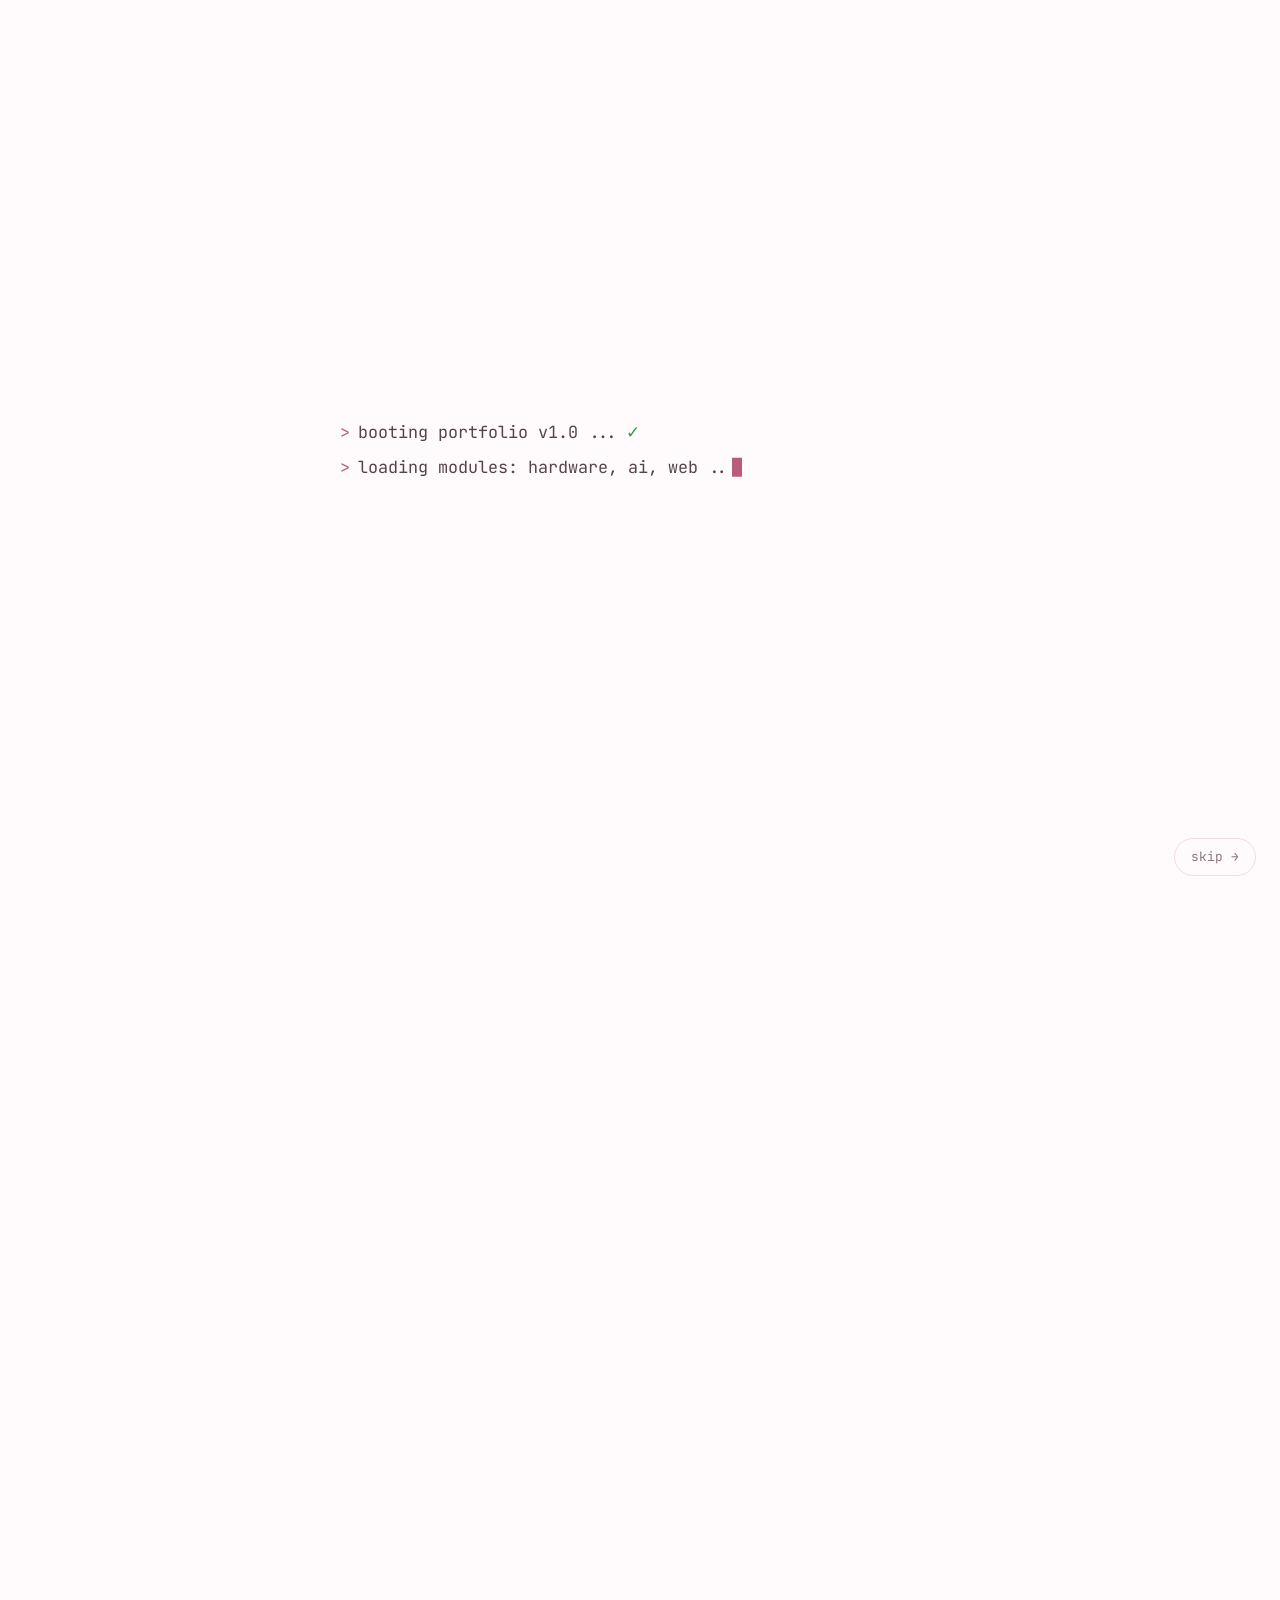
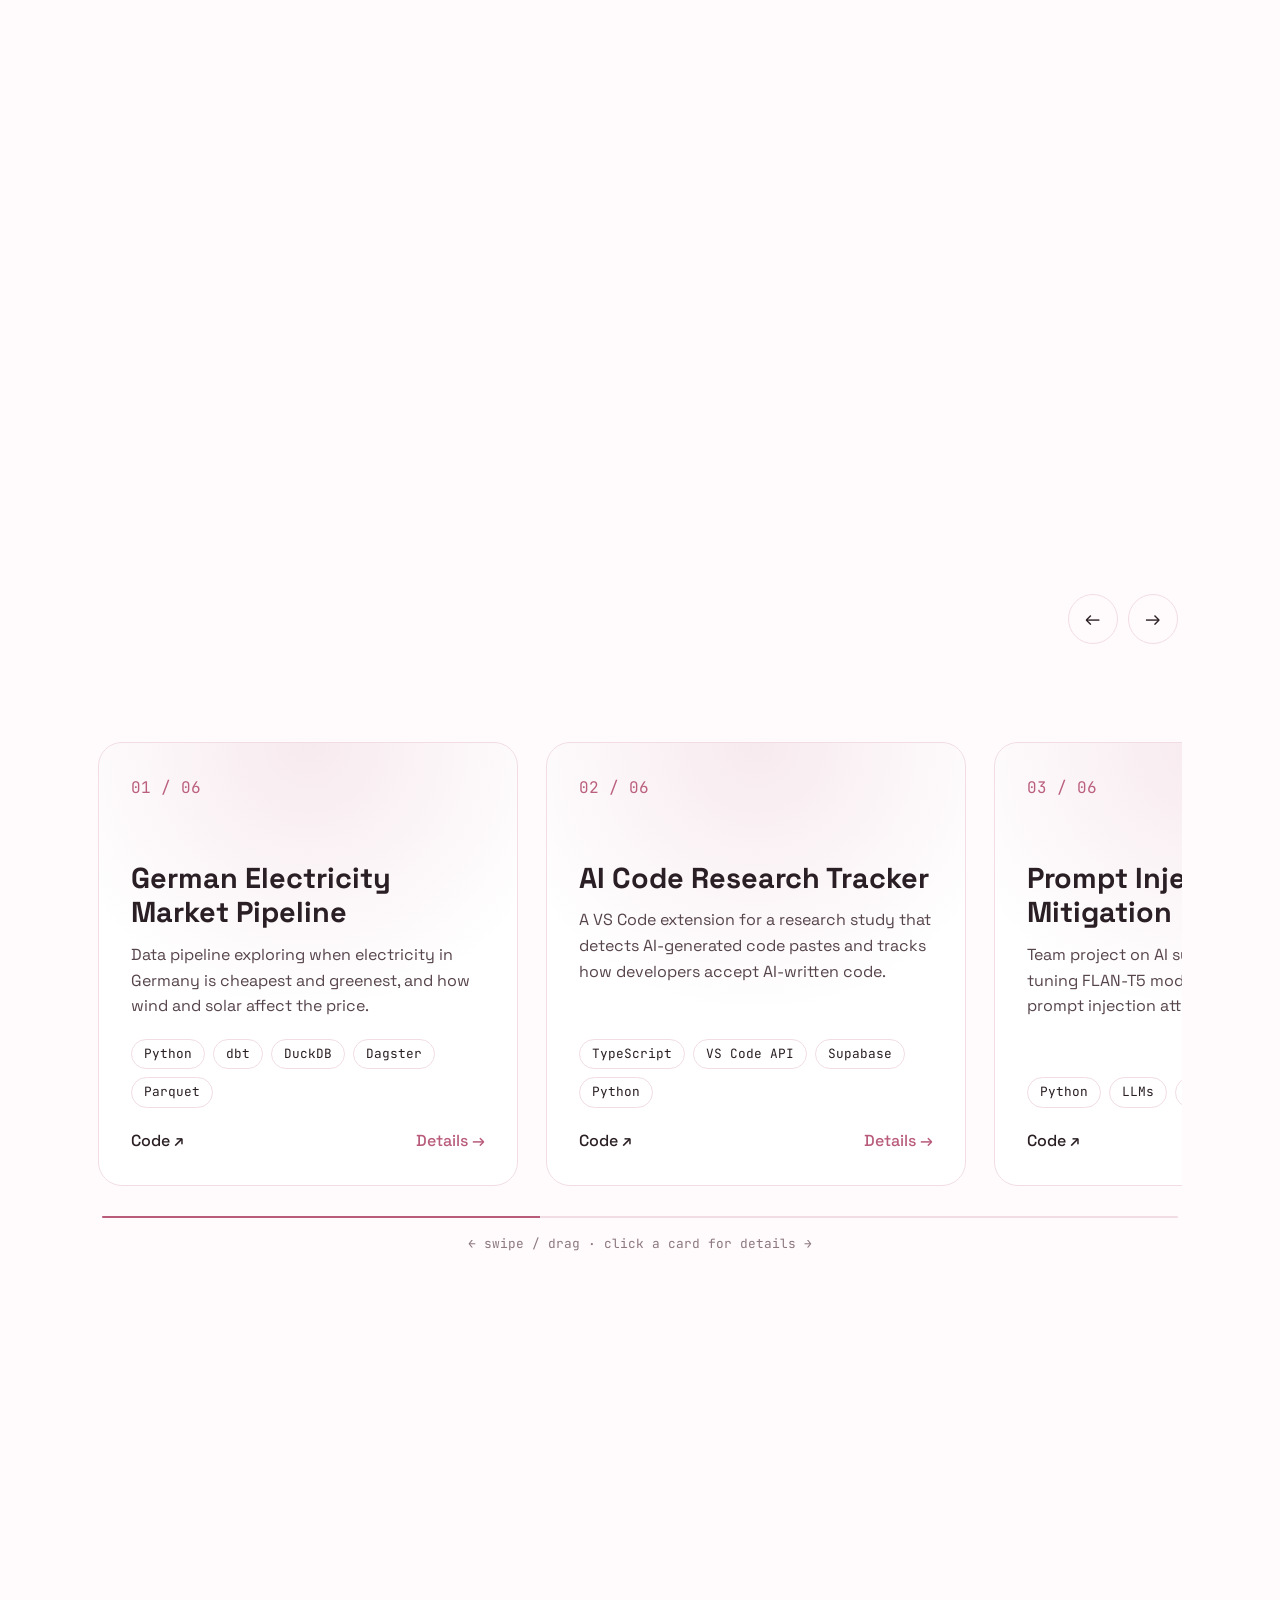
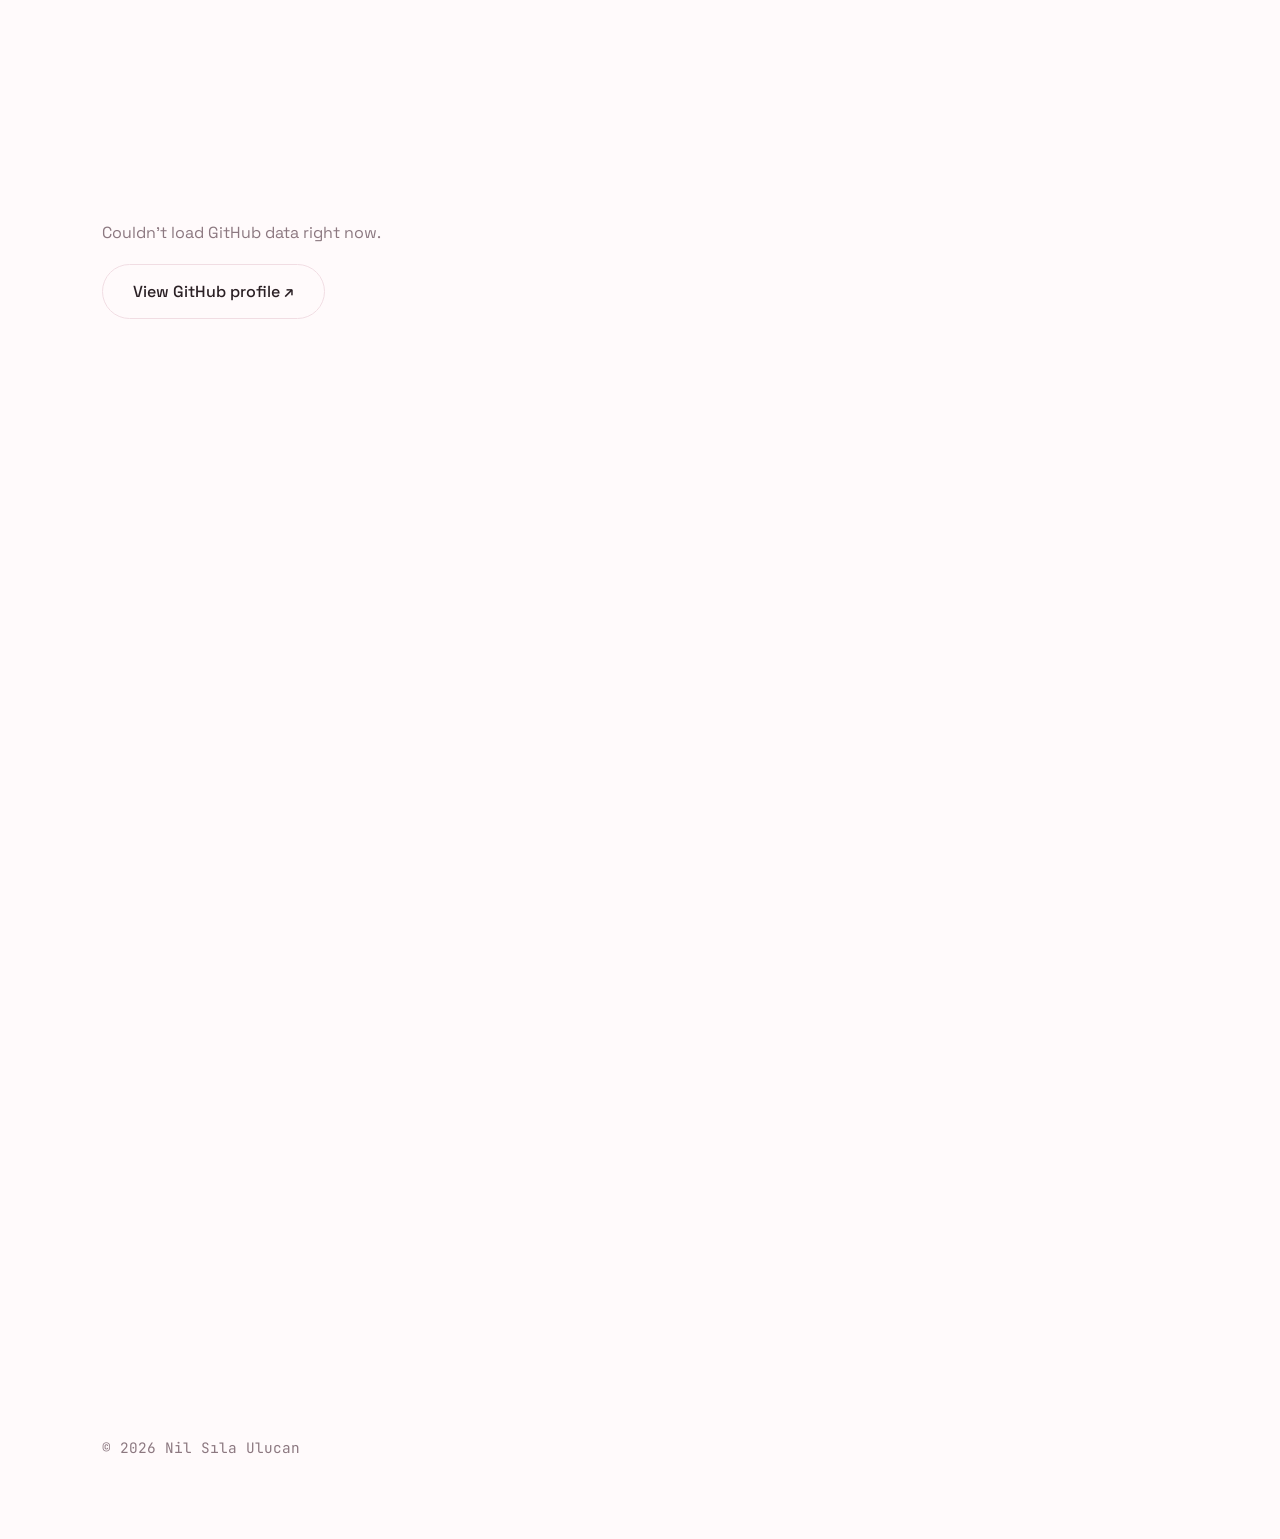
==== commit ed6b1729: "Add hardware lab, status line, real experience and data pipeline project - Interactive 4-bit ripple-" ====
--- a/index.html
+++ b/index.html
@@ -34,6 +34,7 @@
     <a href="#hero" class="logo" data-initials></a>
     <nav class="nav-links">
       <a href="#about" data-i18n="nav_about"></a>
+      <a href="#lab" data-i18n="nav_lab"></a>
       <a href="#experience" data-i18n="nav_experience"></a>
       <a href="#projects" data-i18n="nav_projects"></a>
       <a href="#github" data-i18n="nav_github"></a>
@@ -57,6 +58,7 @@
       <h1 class="hero-name reveal"></h1>
       <h2 class="hero-role reveal"><span class="typed"></span><span class="caret">|</span></h2>
       <p class="hero-tagline reveal" data-tagline></p>
+      <p class="status reveal" data-status></p>
       <div class="hero-cta reveal">
         <a href="#projects" class="btn magnetic" data-i18n="hero_cta"></a>
         <a href="#" class="btn ghost magnetic" data-cv data-i18n="hero_cv"></a>
@@ -68,10 +70,32 @@
     <section id="about" class="section">
       <h2 class="title reveal"><span class="mono num"></span> <span data-i18n="title_about"></span></h2>
       <div class="about-grid">
-        <p class="about-text reveal" data-about></p>
+        <div>
+          <p class="about-text reveal" data-about></p>
+          <ul class="langs reveal"></ul>
+        </div>
         <div class="stats"></div>
       </div>
       <div class="marquee reveal"><div class="marquee-track"></div></div>
+    </section>
+
+    <section id="lab" class="section">
+      <h2 class="title reveal"><span class="mono num"></span> <span data-i18n="title_lab"></span></h2>
+      <p class="lab-intro reveal" data-i18n="lab_intro"></p>
+      <div class="lab-grid">
+        <div class="reveal">
+          <div class="adder"></div>
+          <div class="lab-tools">
+            <button type="button" data-lab="random" data-i18n="lab_random"></button>
+            <button type="button" data-lab="reset" data-i18n="lab_reset"></button>
+          </div>
+        </div>
+        <figure class="gates reveal">
+          <figcaption class="mono"></figcaption>
+          <svg viewBox="0 0 570 230" role="img" aria-label="Full adder"></svg>
+          <p class="eq mono">s = a ⊕ b ⊕ cᵢₙ &nbsp;·&nbsp; cₒᵤₜ = a·b + cᵢₙ·(a ⊕ b)</p>
+        </figure>
+      </div>
     </section>
 
     <section id="experience" class="section">
--- a/style.css
+++ b/style.css
@@ -208,6 +208,21 @@
 .hero-cta { display: flex; gap: 16px; margin-top: 40px; flex-wrap: wrap; }
 .term-hint { margin-top: 40px; color: var(--muted); font-size: .8rem; }
 
+.status {
+  align-self: flex-start; display: inline-flex; flex-wrap: wrap; align-items: center; gap: 4px 10px;
+  margin-top: 24px; padding: 8px 18px; border-radius: 20px;
+  border: 1px solid var(--line); background: var(--bg-2); color: var(--fg-2); font-size: .9rem;
+}
+.status .m { color: var(--muted); }
+.status .pulse {
+  width: 8px; height: 8px; border-radius: 50%; flex: none;
+  background: #28c840; animation: pulse 2s infinite;
+}
+@keyframes pulse {
+  0% { box-shadow: 0 0 0 0 rgba(40, 200, 64, .6); }
+  70%, 100% { box-shadow: 0 0 0 10px rgba(40, 200, 64, 0); }
+}
+
 .btn {
   display: inline-block; padding: 14px 30px; border-radius: 999px;
   background: var(--accent); color: var(--accent-ink); font-weight: 500;
@@ -229,6 +244,12 @@
 /* ---------- hakkımda ---------- */
 .about-grid { display: grid; grid-template-columns: 1.4fr 1fr; gap: 60px; align-items: center; }
 .about-text { font-size: 1.15rem; color: var(--fg-2); }
+.langs { list-style: none; display: flex; flex-wrap: wrap; gap: 10px; margin-top: 28px; }
+.langs li {
+  padding: 6px 14px; border: 1px solid var(--line); border-radius: 999px;
+  background: var(--bg-2); font-size: .9rem;
+}
+.langs li span { margin-left: 8px; color: var(--muted); font-family: "JetBrains Mono", monospace; font-size: .8rem; }
 .stats { display: grid; gap: 18px; }
 .stat {
   padding: 22px 26px; border: 1px solid var(--line); border-radius: var(--radius);
@@ -252,6 +273,88 @@
 .marquee-track span { font-size: 1.4rem; font-weight: 500; color: var(--muted); white-space: nowrap; }
 .marquee-track span::before { content: "✦ "; color: var(--accent); }
 @keyframes marquee { to { transform: translateX(-50%); } }
+
+/* ---------- donanım laboratuvarı ---------- */
+.lab-intro { max-width: 640px; color: var(--fg-2); margin: -16px 0 40px; }
+.lab-grid { display: grid; grid-template-columns: auto minmax(0, 1fr); gap: 56px; align-items: center; }
+
+.adder {
+  --gap: 12px;
+  display: grid; grid-template-columns: 1.5rem repeat(5, 56px) 4rem; gap: var(--gap); align-items: center;
+  font-family: "JetBrains Mono", monospace;
+}
+.adder .lbl { color: var(--muted); }
+.adder .dec { color: var(--muted); white-space: nowrap; }
+.adder .dec b { color: var(--fg); font-weight: 500; }
+.adder .cin { color: var(--muted); font-size: .75rem; }
+.bit, .fa {
+  aspect-ratio: 1; display: grid; place-items: center; position: relative;
+  border: 1.5px solid var(--line); border-radius: 12px; background: var(--bg-2);
+}
+.bit {
+  font-size: 1.1rem;
+  transition: background .25s, border-color .25s, color .25s, box-shadow .25s;
+  transition-delay: var(--d, 0s);
+}
+button.bit:hover { border-color: var(--accent); }
+.bit.on {
+  background: var(--accent); border-color: var(--accent); color: var(--accent-ink);
+  box-shadow: 0 0 22px -6px var(--accent);
+}
+.fa { font-size: .85rem; color: var(--fg-2); transition: border-color .2s, color .2s; }
+.fa sub { font-size: .7em; }
+.fa:hover, .fa.sel { border-color: var(--accent); color: var(--accent); }
+.fa.sel { box-shadow: inset 0 0 0 1px var(--accent); }
+
+/* kablolar: B → FA, FA → S, taşıma FA → FA */
+.fa::before, .bit.out:not([data-out="4"])::before {
+  content: ""; position: absolute; left: 50%; bottom: calc(100% + 1.5px); width: 2px; height: var(--gap);
+  margin-left: -1px; background: var(--line); transition: background .25s; transition-delay: var(--d, 0s);
+}
+.bit.out.on::before { background: var(--accent); }
+.fa .carry {
+  position: absolute; right: calc(100% + 1.5px); top: 50%; width: var(--gap); height: 2px; margin-top: -1px;
+  background: var(--line); transition: background .25s; transition-delay: var(--d, 0s);
+}
+.fa.carry-on .carry { background: var(--accent); }
+.c4 { align-self: stretch; position: relative; }
+.c4 i {
+  position: absolute; left: 50%; right: 0; top: 50%; bottom: calc(-1 * var(--gap) - 1.5px); margin: -1px 0 0 -1px;
+  border: solid var(--line); border-width: 2px 0 0 2px; border-top-left-radius: 10px;
+  transition: border-color .25s; transition-delay: var(--d, 0s);
+}
+.c4.on i { border-color: var(--accent); }
+
+.lab-tools { display: flex; gap: 10px; margin-top: 28px; }
+.lab-tools button {
+  padding: 8px 18px; border-radius: 999px; border: 1.5px solid var(--line);
+  font-size: .9rem; color: var(--muted); transition: color .2s, border-color .2s;
+}
+.lab-tools button:hover { color: var(--fg); border-color: var(--accent); }
+
+.gates { padding: 24px; border: 1px solid var(--line); border-radius: var(--radius); background: var(--bg-2); }
+.gates figcaption { color: var(--muted); margin-bottom: 8px; }
+.gates svg { display: block; width: 100%; height: auto; font-family: "JetBrains Mono", monospace; font-size: 13px; }
+.gates .w { fill: none; stroke: var(--muted); stroke-opacity: .4; stroke-width: 2; transition: stroke .25s, stroke-opacity .25s; }
+.gates .w.on { stroke: var(--accent); stroke-opacity: 1; stroke-width: 2.5; }
+.gates .dot { fill: var(--muted); fill-opacity: .4; transition: fill .25s; }
+.gates .dot.on { fill: var(--accent); fill-opacity: 1; }
+.gates .g { fill: var(--bg-2); stroke: var(--fg-2); stroke-width: 2; stroke-linejoin: round; }
+.gates .g.open { fill: none; }
+.gates text { fill: var(--muted); transition: fill .25s; }
+.gates text.on { fill: var(--accent); }
+.gates .eq { margin-top: 12px; color: var(--muted); font-size: .8rem; }
+
+@media (max-width: 960px) {
+  .lab-grid { grid-template-columns: minmax(0, 1fr); gap: 36px; }
+}
+@media (max-width: 520px) {
+  .adder { --gap: 8px; grid-template-columns: 1rem repeat(5, minmax(0, 1fr)) 2.8rem; font-size: .85rem; }
+  .bit, .fa { border-radius: 9px; }
+  .bit { font-size: .95rem; }
+  .fa { font-size: .7rem; }
+  .gates { padding: 16px; }
+}
 
 /* ---------- deneyim + eğitim (zaman çizelgesi) ---------- */
 .timeline { list-style: none; position: relative; padding-left: 36px; max-width: 760px; }
